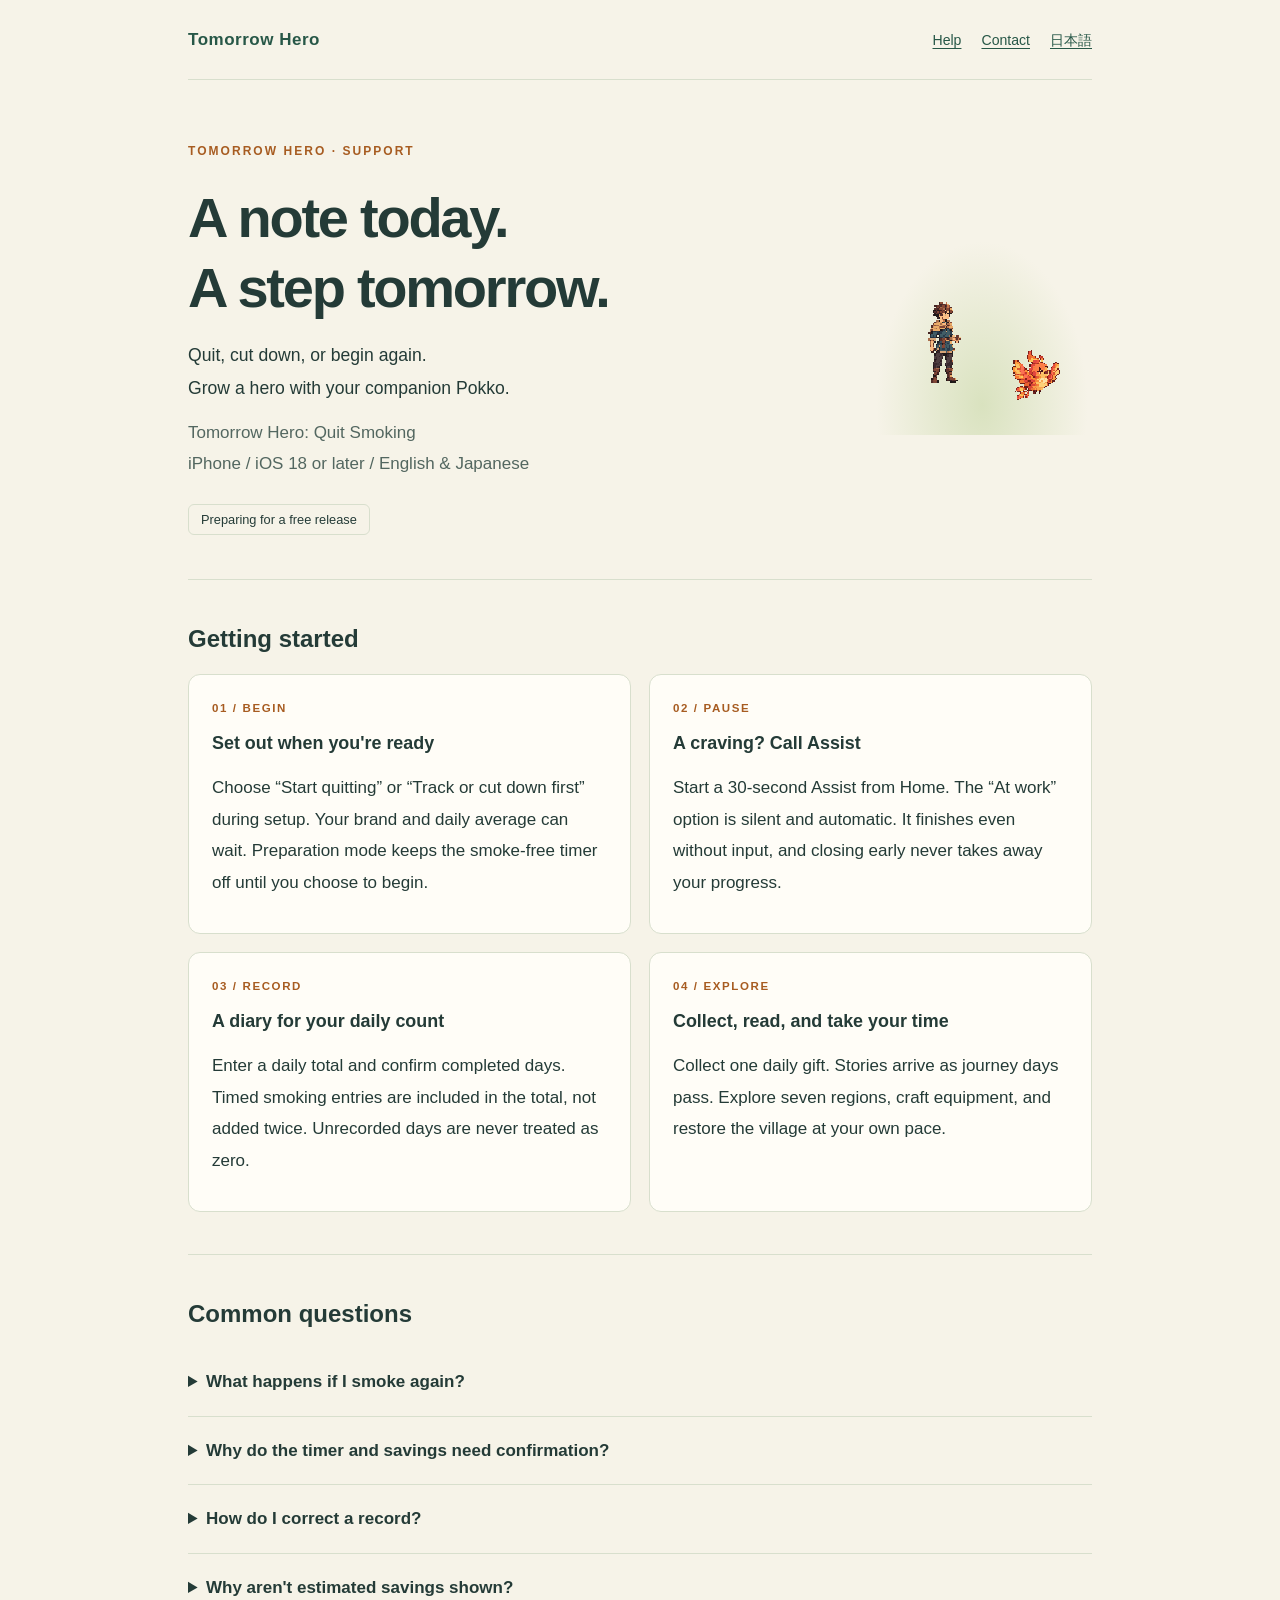
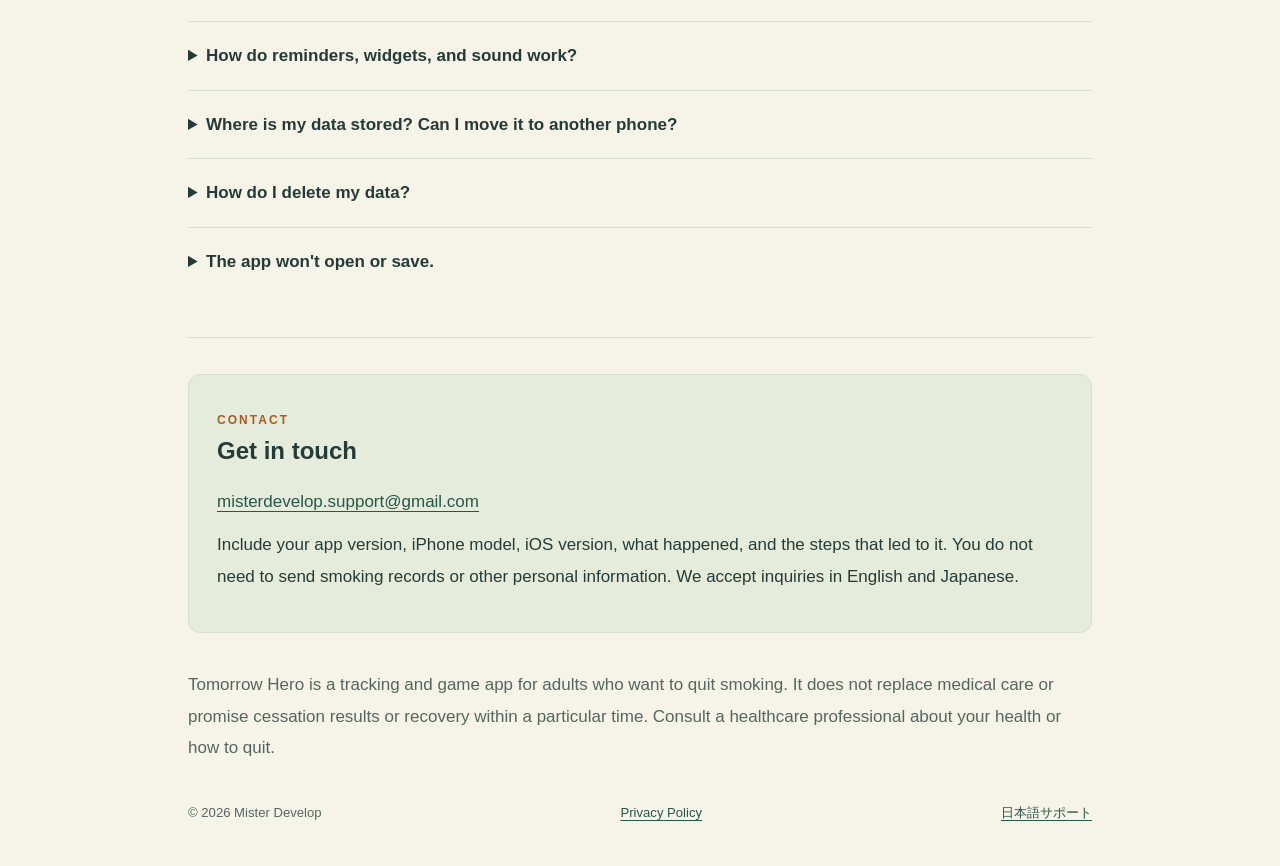
==== en/index.html @ a278d217 "Add bilingual Tomorrow Hero support and privacy pages" ====
<!doctype html>
<html lang="en"><head><meta charset="utf-8"><meta name="viewport" content="width=device-width,initial-scale=1"><meta name="description" content="Help, contact details, and privacy information for Tomorrow Hero: Quit Smoking."><title>Tomorrow Hero — Support</title><link rel="stylesheet" href="../style.css"><link rel="icon" href="../assets/pokko.png"><link rel="alternate" hreflang="ja" href="https://misterpepo.github.io/tomorrowhero-support/"></head>
<body><a class="skip" href="#main">Skip to content</a><header><a class="brand" href="./">Tomorrow Hero</a><nav aria-label="Main"><a href="#help">Help</a><a href="#contact">Contact</a><a href="../" lang="ja">日本語</a></nav></header>
<main id="main"><section class="hero"><div><span class="eyebrow">Tomorrow Hero · Support</span><h1>A note today.<br>A step tomorrow.</h1><p class="lead">Quit, cut down, or begin again.<br>Grow a hero with your companion Pokko.</p><p class="muted">Tomorrow Hero: Quit Smoking<br>iPhone / iOS 18 or later / English & Japanese</p><span class="status">Preparing for a free release</span></div><div class="companions" aria-hidden="true"><img src="../assets/hero.png" alt=""><img src="../assets/pokko.png" alt=""></div></section>
<section class="section" id="help"><h2>Getting started</h2><div class="grid"><article class="card"><span class="step">01 / BEGIN</span><h3>Set out when you're ready</h3><p>Choose “Start quitting” or “Track or cut down first” during setup. Your brand and daily average can wait. Preparation mode keeps the smoke-free timer off until you choose to begin.</p></article><article class="card"><span class="step">02 / PAUSE</span><h3>A craving? Call Assist</h3><p>Start a 30-second Assist from Home. The “At work” option is silent and automatic. It finishes even without input, and closing early never takes away your progress.</p></article><article class="card"><span class="step">03 / RECORD</span><h3>A diary for your daily count</h3><p>Enter a daily total and confirm completed days. Timed smoking entries are included in the total, not added twice. Unrecorded days are never treated as zero.</p></article><article class="card"><span class="step">04 / EXPLORE</span><h3>Collect, read, and take your time</h3><p>Collect one daily gift. Stories arrive as journey days pass. Explore seven regions, craft equipment, and restore the village at your own pace.</p></article></div></section>
<section class="section"><h2>Common questions</h2>
<details><summary>What happens if I smoke again?</summary><p>You keep your hero, equipment, bond with Pokko, and unlocked adventures. After logging smoking, you can restart immediately. There is no need to wait until tomorrow.</p></details>
<details><summary>Why do the timer and savings need confirmation?</summary><p>A smoking entry with an unknown time overlaps your current smoke-free period. On Home, set the last time you smoked or restart from now. The app does not guess a smoking time from a daily total, and your diary counts stay unchanged.</p></details>
<details><summary>How do I correct a record?</summary><p>In Journal history, correct a date, count, or brand, or cancel an entry. Correct daily totals in the cigarette diary. The correction history is kept, and corrections never remove your hero's growth.</p></details>
<details><summary>Why aren't estimated savings shown?</summary><p>Enter your usual brand's pack size, price, and currency, plus your daily average before quitting in Settings. The estimate covers your current smoke-free period. It does not convert or combine currencies.</p></details>
<details><summary>How do reminders, widgets, and sound work?</summary><p>In Settings, choose a daily reminder, a weekly Monday reminder, or none. Permission is requested only when you enable reminders. After setup, add the widget to your iPhone's Home Screen or Lock Screen. Music and sound effects can be changed in Settings and remain silent in Silent Mode.</p></details>
<details><summary>Where is my data stored? Can I move it to another phone?</summary><p>Records are stored on your device. Only widget display information is shared with this app's widget. There is no app account, app-managed cloud sync, or export feature. Depending on your OS settings, data may be included in backups or device transfers. Restoration depends on the OS and available backups. The developer does not keep a copy of your records.</p></details>
<details><summary>How do I delete my data?</summary><p>Use “Delete App” in iPhone Settings to remove the app's on-device data. Offloading the app or removing its Home Screen icon may keep data. Manage OS backups separately through Apple's settings.</p></details>
<details><summary>The app won't open or save.</summary><p>Reopen the app and check your iPhone's available storage. The app does not hide storage errors by deleting your data. If an action is shown as unsaved, use its retry button. Contact support before deleting the app if the problem continues.</p></details></section>
<section class="contact" id="contact"><span class="eyebrow">Contact</span><h2>Get in touch</h2><p><a href="mailto:misterdevelop.support@gmail.com?subject=Tomorrow%20Hero%20Support">misterdevelop.support@gmail.com</a></p><p>Include your app version, iPhone model, iOS version, what happened, and the steps that led to it. You do not need to send smoking records or other personal information. We accept inquiries in English and Japanese.</p></section>
<p class="muted">Tomorrow Hero is a tracking and game app for adults who want to quit smoking. It does not replace medical care or promise cessation results or recovery within a particular time. Consult a healthcare professional about your health or how to quit.</p></main>
<footer><span>© 2026 Mister Develop</span><a href="privacy.html">Privacy Policy</a><a href="../" lang="ja">日本語サポート</a></footer></body></html>
---- style.css ----
:root{color-scheme:light;--ink:#243b37;--muted:#536760;--paper:#f6f3e8;--line:#d8dfcd;--green:#275747;--gold:#a75c21}
*{box-sizing:border-box}html{scroll-behavior:smooth}body{margin:0;background:var(--paper);color:var(--ink);font:17px/1.85 -apple-system,BlinkMacSystemFont,"Segoe UI","Hiragino Kaku Gothic ProN",Meiryo,sans-serif}a{color:var(--green);text-underline-offset:.22em}a:hover{color:var(--gold)}a:focus-visible,summary:focus-visible{outline:3px solid var(--gold);outline-offset:5px}.skip{position:absolute;top:-100px;left:1rem;background:white;padding:.5rem 1rem}.skip:focus{top:1rem;z-index:10}header,main,footer{max-width:960px;margin:auto;padding:0 28px}header{display:flex;align-items:center;justify-content:space-between;gap:20px;padding-top:24px;padding-bottom:24px}.brand{font-weight:800;text-decoration:none;letter-spacing:.03em}nav{display:flex;gap:20px;font-size:.88rem;flex-wrap:wrap}.hero{display:grid;grid-template-columns:1fr 220px;align-items:center;gap:24px;padding:54px 0 44px;border-top:1px solid var(--line);border-bottom:1px solid var(--line)}.eyebrow{text-transform:uppercase;letter-spacing:.17em;font-size:.75rem;font-weight:750;color:var(--gold)}h1{font-size:clamp(2rem,5vw,3.5rem);line-height:1.25;letter-spacing:-.04em;margin:.3em 0}h2{font-size:1.5rem;line-height:1.45;margin:0 0 .7em}h3{font-size:1.12rem;margin:0 0 .5em}p{margin:.7em 0}small,.muted{color:var(--muted)}.lead{font-size:1.1rem;max-width:620px}.companions{min-height:200px;display:flex;align-items:flex-end;justify-content:center;gap:12px;background:radial-gradient(ellipse at 50% 85%,#d9e2bf 0%,transparent 68%);padding:20px}.companions img{image-rendering:pixelated;object-fit:contain;width:95px;height:144px}.companions img:last-child{width:64px;height:80px}.status{display:inline-block;padding:3px 12px;border:1px solid var(--line);border-radius:6px;font-size:.8rem;margin-top:12px}.section{padding:42px 0;border-bottom:1px solid var(--line)}.grid{display:grid;grid-template-columns:repeat(2,minmax(0,1fr));gap:18px}.card{padding:23px;background:#fffdf7;border:1px solid var(--line);border-radius:12px}.step{display:block;font-size:.72rem;letter-spacing:.14em;color:var(--gold);margin-bottom:.5rem;font-weight:750}details{padding:18px 0;border-bottom:1px solid var(--line)}details:last-child{border:0}summary{font-weight:650;cursor:pointer}details p{max-width:760px}.contact{background:#e6ecdc;border:1px solid var(--line);border-radius:12px;padding:28px;margin:36px 0}.contact a{overflow-wrap:anywhere}.policy{max-width:800px}.policy h1{font-size:2.4rem;margin-top:30px}.policy h2{margin-top:2rem;font-size:1.25rem}.policy ul{padding-left:1.5em}.policy p,.policy li{overflow-wrap:anywhere}footer{font-size:.82rem;color:var(--muted);padding-top:26px;padding-bottom:40px;display:flex;gap:20px;justify-content:space-between;flex-wrap:wrap}@media(max-width:620px){header,main,footer{padding-left:20px;padding-right:20px}header{align-items:flex-start}.hero{grid-template-columns:1fr;padding:32px 0}.companions{min-height:140px;padding:0}.companions img{height:120px}.grid{grid-template-columns:1fr}nav{gap:12px}.section{padding:30px 0}.contact{padding:22px}}@media(prefers-reduced-motion:reduce){html{scroll-behavior:auto}}
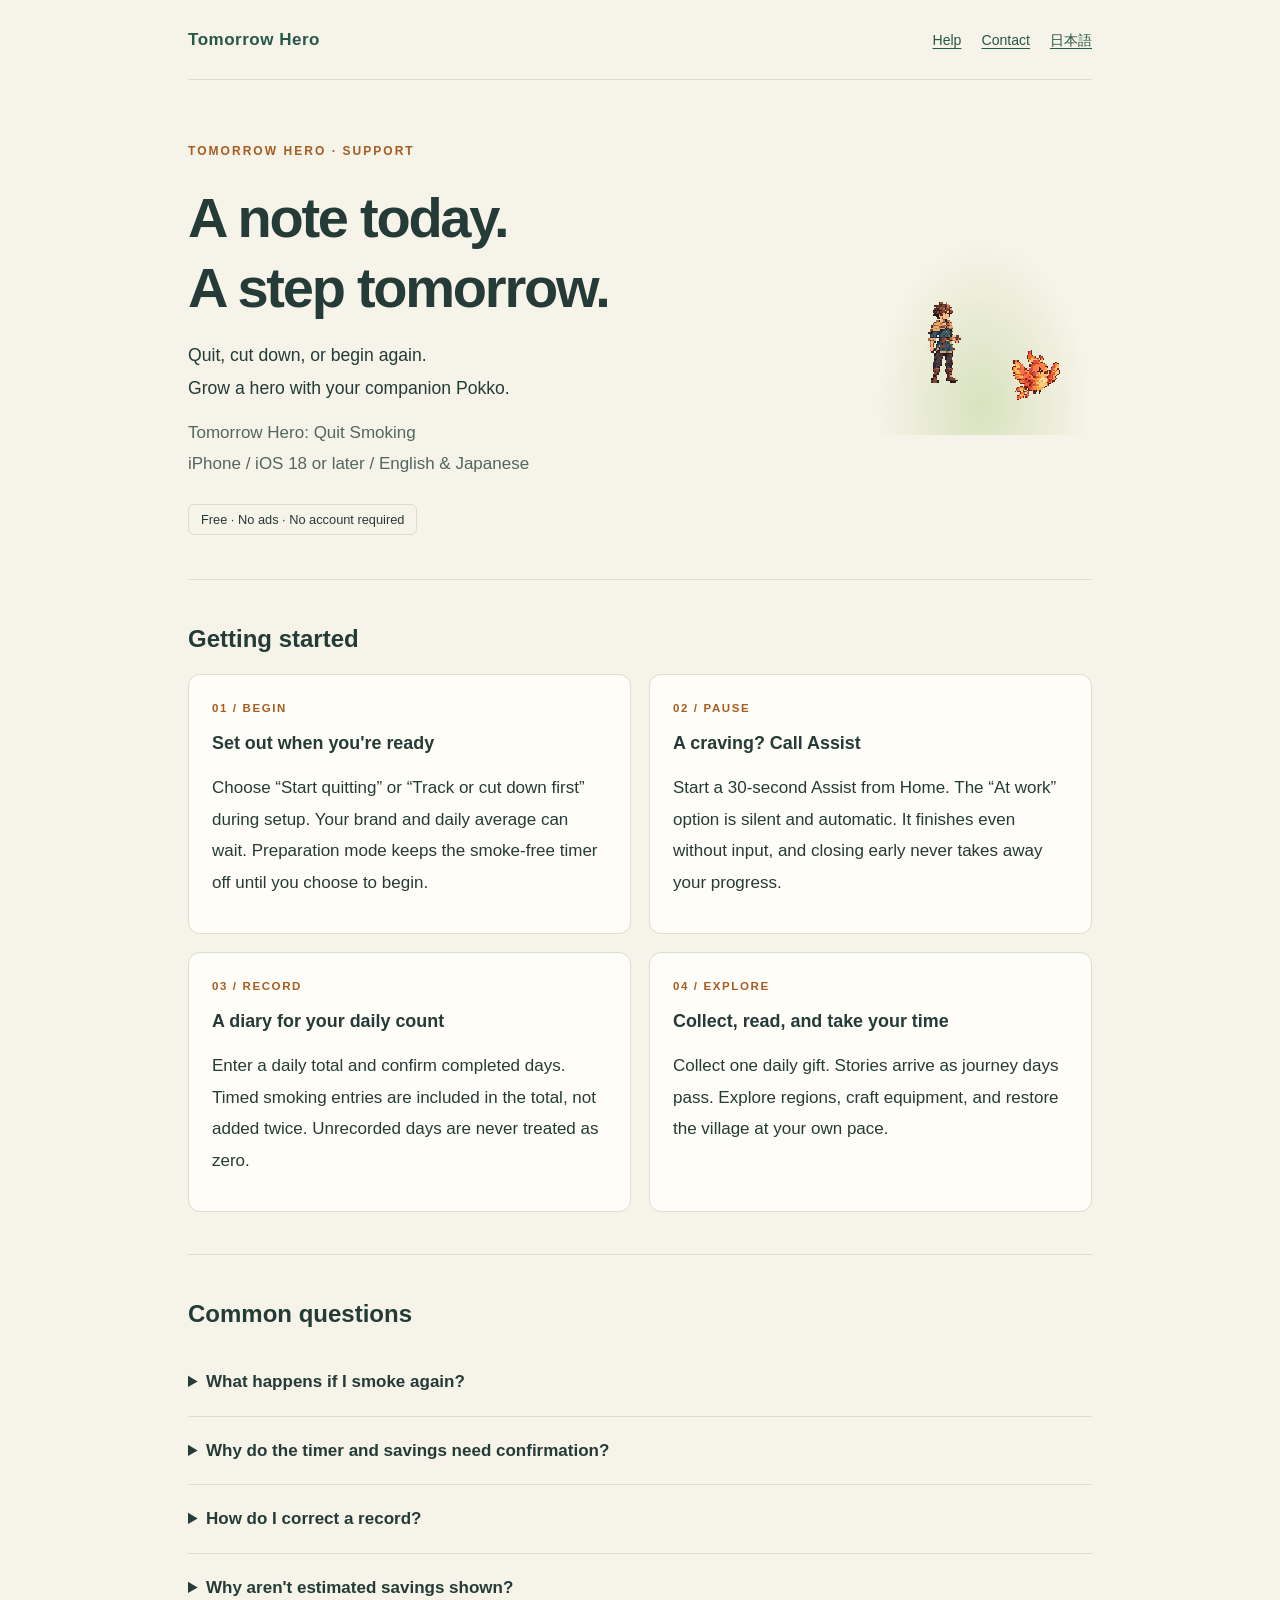
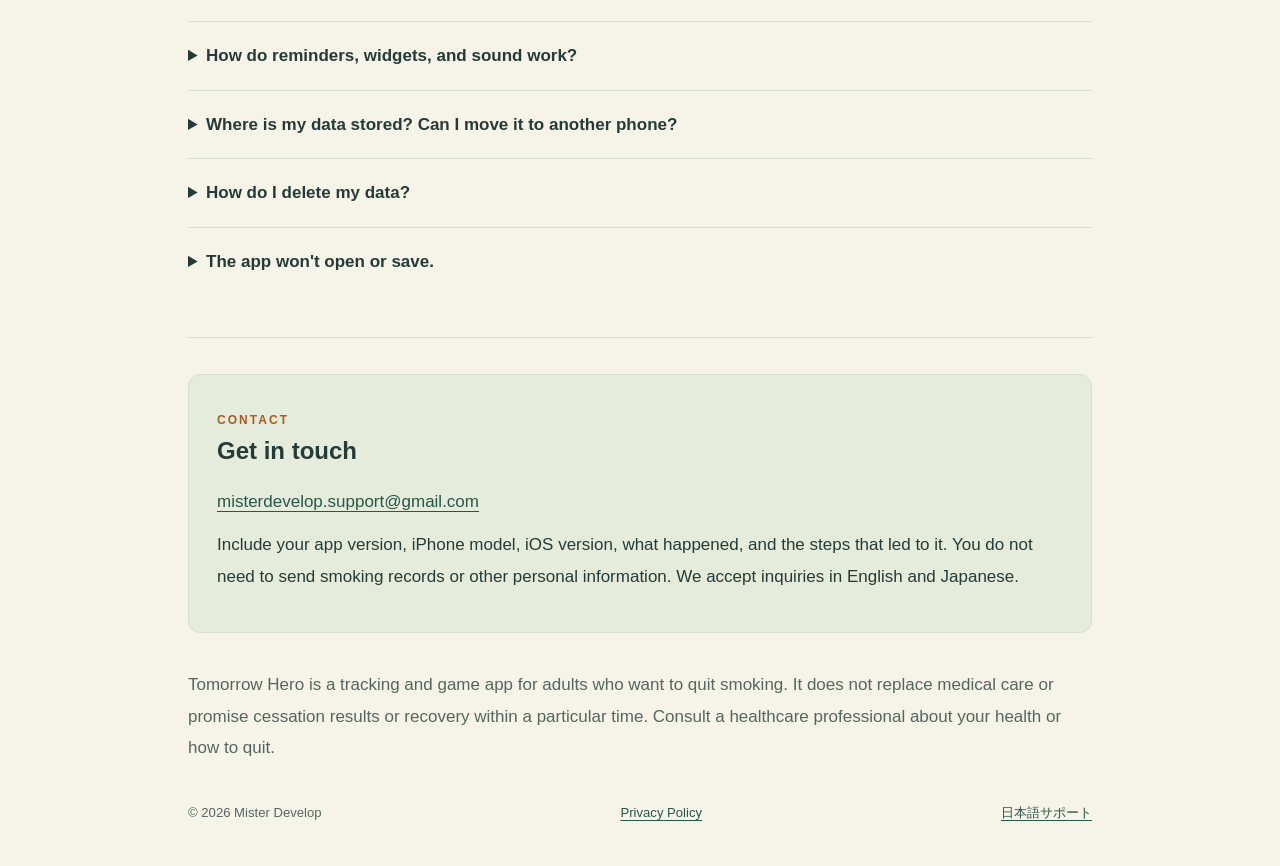
==== commit 65be8504: "Update bilingual support and privacy information for version 2.0" ====
--- a/en/index.html
+++ b/en/index.html
@@ -1,16 +1,16 @@
 <!doctype html>
 <html lang="en"><head><meta charset="utf-8"><meta name="viewport" content="width=device-width,initial-scale=1"><meta name="description" content="Help, contact details, and privacy information for Tomorrow Hero: Quit Smoking."><title>Tomorrow Hero — Support</title><link rel="stylesheet" href="../style.css"><link rel="icon" href="../assets/pokko.png"><link rel="alternate" hreflang="ja" href="https://misterpepo.github.io/tomorrowhero-support/"></head>
 <body><a class="skip" href="#main">Skip to content</a><header><a class="brand" href="./">Tomorrow Hero</a><nav aria-label="Main"><a href="#help">Help</a><a href="#contact">Contact</a><a href="../" lang="ja">日本語</a></nav></header>
-<main id="main"><section class="hero"><div><span class="eyebrow">Tomorrow Hero · Support</span><h1>A note today.<br>A step tomorrow.</h1><p class="lead">Quit, cut down, or begin again.<br>Grow a hero with your companion Pokko.</p><p class="muted">Tomorrow Hero: Quit Smoking<br>iPhone / iOS 18 or later / English & Japanese</p><span class="status">Preparing for a free release</span></div><div class="companions" aria-hidden="true"><img src="../assets/hero.png" alt=""><img src="../assets/pokko.png" alt=""></div></section>
-<section class="section" id="help"><h2>Getting started</h2><div class="grid"><article class="card"><span class="step">01 / BEGIN</span><h3>Set out when you're ready</h3><p>Choose “Start quitting” or “Track or cut down first” during setup. Your brand and daily average can wait. Preparation mode keeps the smoke-free timer off until you choose to begin.</p></article><article class="card"><span class="step">02 / PAUSE</span><h3>A craving? Call Assist</h3><p>Start a 30-second Assist from Home. The “At work” option is silent and automatic. It finishes even without input, and closing early never takes away your progress.</p></article><article class="card"><span class="step">03 / RECORD</span><h3>A diary for your daily count</h3><p>Enter a daily total and confirm completed days. Timed smoking entries are included in the total, not added twice. Unrecorded days are never treated as zero.</p></article><article class="card"><span class="step">04 / EXPLORE</span><h3>Collect, read, and take your time</h3><p>Collect one daily gift. Stories arrive as journey days pass. Explore seven regions, craft equipment, and restore the village at your own pace.</p></article></div></section>
+<main id="main"><section class="hero"><div><span class="eyebrow">Tomorrow Hero · Support</span><h1>A note today.<br>A step tomorrow.</h1><p class="lead">Quit, cut down, or begin again.<br>Grow a hero with your companion Pokko.</p><p class="muted">Tomorrow Hero: Quit Smoking<br>iPhone / iOS 18 or later / English & Japanese</p><span class="status">Free · No ads · No account required</span></div><div class="companions" aria-hidden="true"><img src="../assets/hero.png" alt=""><img src="../assets/pokko.png" alt=""></div></section>
+<section class="section" id="help"><h2>Getting started</h2><div class="grid"><article class="card"><span class="step">01 / BEGIN</span><h3>Set out when you're ready</h3><p>Choose “Start quitting” or “Track or cut down first” during setup. Your brand and daily average can wait. Preparation mode keeps the smoke-free timer off until you choose to begin.</p></article><article class="card"><span class="step">02 / PAUSE</span><h3>A craving? Call Assist</h3><p>Start a 30-second Assist from Home. The “At work” option is silent and automatic. It finishes even without input, and closing early never takes away your progress.</p></article><article class="card"><span class="step">03 / RECORD</span><h3>A diary for your daily count</h3><p>Enter a daily total and confirm completed days. Timed smoking entries are included in the total, not added twice. Unrecorded days are never treated as zero.</p></article><article class="card"><span class="step">04 / EXPLORE</span><h3>Collect, read, and take your time</h3><p>Collect one daily gift. Stories arrive as journey days pass. Explore regions, craft equipment, and restore the village at your own pace.</p></article></div></section>
 <section class="section"><h2>Common questions</h2>
 <details><summary>What happens if I smoke again?</summary><p>You keep your hero, equipment, bond with Pokko, and unlocked adventures. After logging smoking, you can restart immediately. There is no need to wait until tomorrow.</p></details>
 <details><summary>Why do the timer and savings need confirmation?</summary><p>A smoking entry with an unknown time overlaps your current smoke-free period. On Home, set the last time you smoked or restart from now. The app does not guess a smoking time from a daily total, and your diary counts stay unchanged.</p></details>
 <details><summary>How do I correct a record?</summary><p>In Journal history, correct a date, count, or brand, or cancel an entry. Correct daily totals in the cigarette diary. The correction history is kept, and corrections never remove your hero's growth.</p></details>
-<details><summary>Why aren't estimated savings shown?</summary><p>Enter your usual brand's pack size, price, and currency, plus your daily average before quitting in Settings. The estimate covers your current smoke-free period. It does not convert or combine currencies.</p></details>
-<details><summary>How do reminders, widgets, and sound work?</summary><p>In Settings, choose a daily reminder, a weekly Monday reminder, or none. Permission is requested only when you enable reminders. After setup, add the widget to your iPhone's Home Screen or Lock Screen. Music and sound effects can be changed in Settings and remain silent in Silent Mode.</p></details>
-<details><summary>Where is my data stored? Can I move it to another phone?</summary><p>Records are stored on your device. Only widget display information is shared with this app's widget. There is no app account, app-managed cloud sync, or export feature. Depending on your OS settings, data may be included in backups or device transfers. Restoration depends on the OS and available backups. The developer does not keep a copy of your records.</p></details>
-<details><summary>How do I delete my data?</summary><p>Use “Delete App” in iPhone Settings to remove the app's on-device data. Offloading the app or removing its Home Screen icon may keep data. Manage OS backups separately through Apple's settings.</p></details>
+<details><summary>Why aren't estimated savings shown?</summary><p>Enter your usual brand's pack size, price, and currency, plus your daily average before quitting in Settings. Home shows an estimate for your current smoke-free period. Version 2.0 also lets you review totals across past periods. Different currencies are not converted or combined.</p></details>
+<details><summary>How do reminders, widgets, and sound work?</summary><p>In Settings, choose a daily reminder, a weekly Monday reminder, or none. Version 2.0 also offers optional milestone and village-letter notices. Permission is requested only when you enable a notice. After setup, add the widget to your iPhone's Home Screen or Lock Screen. In version 2.0, Assist can also be launched through Shortcuts and Control Center. Music and sound effects can be changed in Settings and remain silent in Silent Mode.</p></details>
+<details><summary>Where is my data stored? Can I move it to another phone?</summary><p>Records are stored on your device. Only widget display information is shared with this app's widget. There is no app account or app-managed cloud sync. In version 2.0, use the backup section in Settings to export your journal and adventure progress as a JSON file, then import it on your new phone. Importing keeps existing data and adds missing records without duplicating the same file. Sound and notification preferences are not included. You choose the destination; keep the file safe because it contains smoking records. OS backups and device transfers also depend on your settings and available backups. The developer does not keep a copy of your records.</p></details>
+<details><summary>How do I delete my data?</summary><p>Use “Delete App” in iPhone Settings to remove the app's on-device data. Offloading the app or removing its Home Screen icon may keep data. Manage OS backups separately through Apple's settings. Exported files remain after deleting the app; delete them separately from their saved locations.</p></details>
 <details><summary>The app won't open or save.</summary><p>Reopen the app and check your iPhone's available storage. The app does not hide storage errors by deleting your data. If an action is shown as unsaved, use its retry button. Contact support before deleting the app if the problem continues.</p></details></section>
 <section class="contact" id="contact"><span class="eyebrow">Contact</span><h2>Get in touch</h2><p><a href="mailto:misterdevelop.support@gmail.com?subject=Tomorrow%20Hero%20Support">misterdevelop.support@gmail.com</a></p><p>Include your app version, iPhone model, iOS version, what happened, and the steps that led to it. You do not need to send smoking records or other personal information. We accept inquiries in English and Japanese.</p></section>
 <p class="muted">Tomorrow Hero is a tracking and game app for adults who want to quit smoking. It does not replace medical care or promise cessation results or recovery within a particular time. Consult a healthcare professional about your health or how to quit.</p></main>
